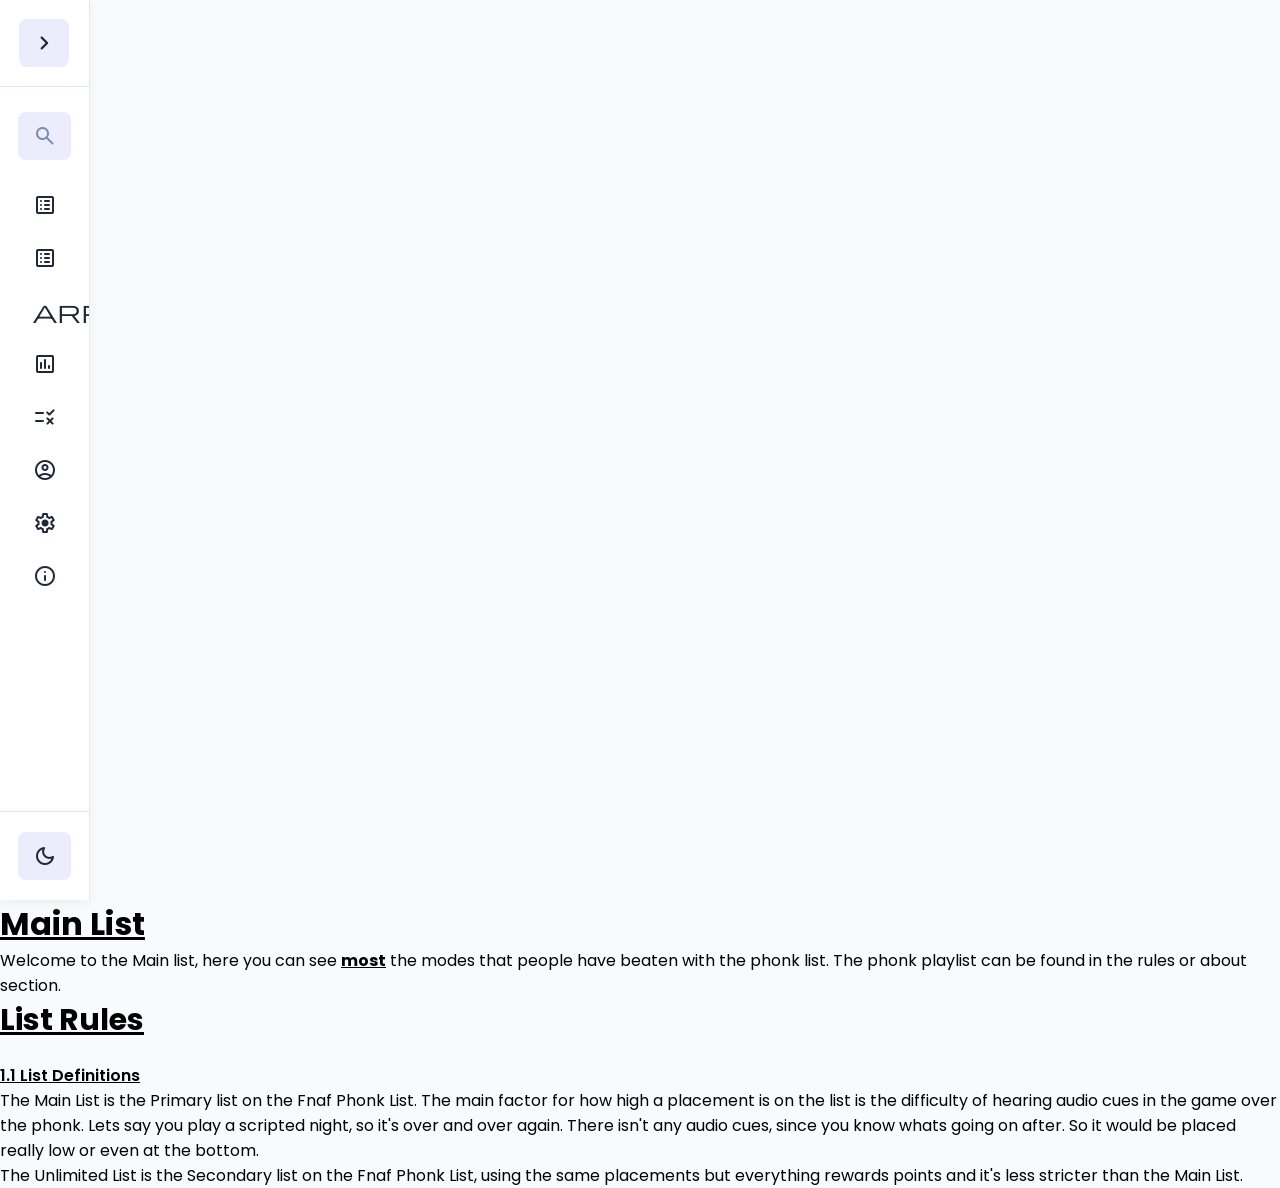
==== Rules.html @ 0ea2df4d "Add files via upload" ====
<!DOCTYPE html>
<html lang="en">
<head>
    <meta charset="UTF-8">
    <meta name="viewport" content="width=device-width, initial-scale=1.0">
    <title>Sidebar Menu | TFPL</title>
    <link rel="stylesheet" href="GlobalCSS.css">
    <link rel="stylesheet" href="Css/Rules.css">
    <!-- Linking Google Fonts For Icons -->
    <link rel="stylesheet" href="https://fonts.googleapis.com/css2?family=Material+Symbols+Rounded:opsz,wght,FILL,GRAD@20..48,100..700,0..1,-50..200" />
</head>
<body>
    <!-- Site navbar -->
    <nav class="site-nav">
        <button class="sidebar-toggle">
                <span class="material-symbols-rounded"> menu </span>
            </button>
    </nav>

    <div class="container">
        <aside class="sidebar collapsed">
            <!-- Sidebar header -->
            <header class="sidebar-header">
                <img src="Assets/phonkIcon.png" alt="TFPL" class="header-logo" />
                <button class="sidebar-toggle">
                    <span class="material-symbols-rounded"> chevron_left </span>
                </button>
            </header>
    
            <div class="sidebar-content">
                <!-- Search form -->
                <form action="#" class="search-form">
                    <span class="material-symbols-rounded"> search </span>
                    <input type="search" placeholder="Search..." required />
                </form>
    
                <!-- Menu list -->
                <ul class="menu-List">
                    <li class="menu-item">
                        <a href="index.html" class="menu-link active">
                            <span class="material-symbols-rounded"> list_alt </span>
                            <span class="menu-label">Main List</span>
                        </a>
                    </li>
                     <li class="menu-item">
                        <a href="UnlimitedList.html" class="menu-link">
                            <span class="material-symbols-rounded"> list_alt </span>
                            <span class="menu-label">Unlimited List</span>
                        </a>
                    </li>
                    <li class="menu-item">
                        <a href="UpcomingList.html" class="menu-link">
                            <span class="material-symbols-rounded"> arrow_shape_up_stack </span>
                            <span class="menu-label">Upcoming list</span>
                        </a>
                    </li>
                     <li class="menu-item">
                        <a href="StatsViewer.html" class="menu-link">
                            <span class="material-symbols-rounded"> insert_chart </span>
                            <span class="menu-label">Stats Viewer</span>
                        </a>
                    </li>
                     <li class="menu-item">
                        <a href="Rules.html" class="menu-link">
                            <span class="material-symbols-rounded"> rule </span>
                            <span class="menu-label">Rules</span>
                        </a>
                    </li>
                     <li class="menu-item">
                        <a href="#" class="menu-link">
                            <span class="material-symbols-rounded"> account_circle </span>
                            <span class="menu-label">Profile</span>
                        </a>
                    </li>
                     <li class="menu-item">
                        <a href="#" class="menu-link">
                            <span class="material-symbols-rounded"> settings </span>
                            <span class="menu-label">Settings</span>
                        </a>
                    </li>
                     <li class="menu-item">
                        <a href="#" class="menu-link">
                            <span class="material-symbols-rounded"> info </span>
                            <span class="menu-label">About</span>
                        </a>
                    </li>
                </ul>
            </div>
    
            <!-- Sidebar Footer -->
            <div class="sidebar-footer">
                <button class="theme-toggle">
                    <div class="theme-label">
                        <span class="theme-icon material-symbols-rounded"> dark_mode </span>
                        <span class="theme-text">Dark Mode</span>
                    </div>
                    <div class="theme-toggle-track">
                        <div class="theme-toggle-indicator"></div>
                    </div>
                </button>
            </div>
        </aside>
       <div class="entirePage">
           <div class="main-content">
               <h1 class="page-title"><u>Main List</u></h1>
               <p class="card">Welcome to the Main list, here you can see <b><u>most</b></u> the modes that people have beaten with the phonk list. The phonk playlist can be found in the rules or about section.</p>
               <div class="pageContent">
                   <div class="card">
                    <p class="card" style="font-size: 30px;"><b><u>List Rules</u></b></p>                        
                        <p style="font-weight: 600; padding-top: 20px;"><u>1.1 List Definitions</u></p>                    
                        <p>The <span class="font-bold orange">Main List</span> is the Primary list on the Fnaf Phonk List. The main factor for how high a placement is on the list is the difficulty of hearing audio cues in the game over the phonk. Lets say you play a scripted night, so it's over and over again. There isn't any audio cues, since you know whats going on after. So it would be placed really low or even at the bottom.</p>
                        <p>The <span class="font-bold orange">Unlimited List</span> is the Secondary list on the Fnaf Phonk List, using the same placements but everything rewards points and it's less stricter than the Main List.</p>
                    </div>
               </div>
           </div>
       </div>
    </div>
<script src="script.js"></script>
</body>
</html>
---- GlobalCSS.css ----
/* Import Google Font - Poppins */
@import url('https://fonts.googleapis.com/css2?family=Poppins:ital,wght@0,400;0,600;0,700;1,500&display=swap');

* {
    margin: 0;
    padding: 0;
    box-sizing: border-box;
    font-family: "Poppins", sans-serif;
}

:root {
  /* Light theme colors */
  --color-text-primary: #1F2936;
  --color-text-placeholder: #798EAE;
  --color-bg-primary: #f9fafb;
  --color-bg-secondary: #ECECFD;
  --color-bg-sidebar: #FFFFFF;
  --color-border-hr: #E2E8F0;
  --color-hover-primary: #695CFE;
  --color-hover-secondary: #e2e2fb;
  --color-shadow: rgba(0, 0, 0, 0.05);
}

.dark-theme {
    /* Dark theme colors */
  --color-text-primary: #F1F5F9;
  --color-text-placeholder: #A6B7D2;
  --color-bg-primary: #111827;
  --color-bg-secondary: #3D4859;
  --color-bg-sidebar: #1f2937;
  --color-border-hr: #3B475C;
  --color-hover-secondary: #48566a;
  --color-shadow: rgba(0, 0, 0, 0.3);
}

body {
    background-color: var(--color-bg-primary);
    -webkit-user-select: none;
    -moz-user-select: none;
    -ms-user-select: none;
    user-select: none;
}

.sidebar {
    position: sticky;
    top: 0;
    height: 100vh;
    width: 270px;
    display: flex;
    flex-direction: column;
    flex-shrink: 0;
    background: var(--color-bg-sidebar);
    border-right: 1px solid var(--color-border-hr);
    box-shadow: 0 3px 9px var(--color-shadow);
    transition: width 0.4s ease;
}

.sidebar.collapsed {
    width: 90px;
}

.sidebar .sidebar-header {
    display: flex;
    padding: 20px 18px;
    align-items: center;
    justify-content: space-between;
    border-bottom: 1px solid var(--color-border-hr);
}

.sidebar-header .header-logo {
    width: 46px;
    height: 46px;
    object-fit: cover;
    display: block;
    border-radius: 50%;
    transition: opacity 0.4s ease;
}

.sidebar.collapsed .sidebar-header .header-logo  {
    opacity: 0;
    pointer-events: none;
}

.site-nav .sidebar-toggle,
.sidebar-header .sidebar-toggle {
    height: 40px;
    width: 40px;
    border: none;
    position: absolute;
    right: 18px;
    cursor: pointer;
    border-radius: 8px;
    display: flex;
    align-items: center;
    justify-content: center;
    color: var(--color-text-primary);
    background: var(--color-bg-secondary);
    transition: 0.4s ease;
}

.sidebar.collapsed .sidebar-header .sidebar-toggle {
    height: 48px;
    width: 50px;
    transform: translateX(-2px);
}

.site-nav .sidebar-toggle:hover,
.sidebar-header .sidebar-toggle:hover {
    background: var(--color-hover-secondary)
}

.sidebar-header .sidebar-toggle span {
    font-size: 1.75rem;
    transition: transform 0.4s ease;
}

.sidebar.collapsed .sidebar-toggle span {
    transform: rotate(180deg);
}

.sidebar .sidebar-content {
    flex: 1;
    padding: 20px 18px;
    overflow: hidden auto;
    scrollbar-width: thin;
    scrollbar-color: var(--color-text-placeholder) transparent;
}

.sidebar.collapsed .sidebar-content {
    scrollbar-width: none;
}

.sidebar-content .search-form {
    min-height: 48px;
    border-radius: 8px;
    display: flex;
    padding: 0 15px;
    margin: 5px 0 20px;
    align-items: center;
    white-space: nowrap;
    background: var(--color-bg-secondary);
    transition: 0.4s ease;
}

.sidebar.collapsed .sidebar-content .search-form:hover {
    cursor: pointer;
}

.sidebar.collapsed .sidebar-content .search-form:hover,
.sidebar-content .search-form:focus-within {
    background: var(--color-hover-secondary);
}

.search-form input {
    border: none;
    background: none;
    outline: none;
    font-size: 1rem;
    width: 100%;
    margin-left: 15px;
    color: var(--color-text-primary);
}

.search-form span {
    color: var(--color-text-placeholder);
}

.search-form input::placeholder {
    color: var(--color-text-placeholder);
}

.sidebar-content .menu-List {
    display: flex;
    gap: 4px;
    flex-direction: column;
    list-style-type: none;
}

.menu-List .menu-link {
    text-decoration: none;
    display: flex;
    align-items: center;
    gap: 12px;
    white-space: nowrap;
    padding: 12px 15px;
    border-radius: 8px;
    color: var(--color-text-primary);
    transition: 0.3s ease;
}

.menu-link .menu-label {
    transition: opacity 0.3s ease;
}

.sidebar.collapsed .menu-link .menu-label {
    opacity: 0;
    pointer-events: none;
}

.menu-List .menu-link:is(:hover) {
    color: #fff;
    background: var(--color-hover-primary);
}

.sidebar .sidebar-footer {
    padding: 20px 18px;
    white-space: nowrap;
    border-top: 1px solid var(--color-border-hr);
}

.sidebar-footer .theme-toggle {
    width: 100%;
    min-height: 48px;
    border-radius: 8px;
    border: none;
    cursor: pointer;
    padding: 0 15px;
    display: flex;
    align-items: center;
    color: var(--color-text-primary);
    background: var(--color-bg-secondary);
    transition: 0.3s ease;
}

.sidebar-footer .theme-toggle:hover {
    background: var(--color-hover-secondary);
}

.theme-toggle .theme-label {
    display: flex;
    gap: 10px;
    align-items: center;
}

.theme-toggle .theme-label .theme-text {
    font-size: 1rem;
    transition: opacity 0.4s 0.2s ease;
}

.sidebar.collapsed .theme-toggle :where(.theme-text, .theme-toggle-track) {
    width: 0;
    opacity: 0;
    transition: all 0.2s ease;
}

.theme-toggle .theme-toggle-track {
    height: 24px;
    width: 48px;
    position: relative; 
    border-radius: 999px;
    margin-left: auto;
    background: #c3d1ec;
    transition: opacity 0.4s 0.2s ease, background-color 0.3s ease;
}

body.dark-theme .theme-toggle .theme-toggle-track {
    background: #695CFE;
}

.theme-toggle-track .theme-toggle-indicator {
    position: absolute;
    top: 3px;
    left: 3px;
    height: 18px;
    width: 18px;
    background: #fff;
    border-radius: 50%;
    box-shadow: 0 2px 4px rgba(0, 0, 0, 0.1);
    transition: transform 0.3s ease;
}

body.dark-theme .theme-toggle-track .theme-toggle-indicator {
    transform: translateX(24px);
}

.site-nav {
    display: none;
    position: sticky;
    top: 0;
    padding: 15px 20px;
    background: var(--color-bg-primary);
    border-bottom: 1px solid var(--color-border-hr); 
}

.site-nav .sidebar-toggle {
    position: unset;
}

@media (max-width: 768px) {
    body::before {
        content: "";
        position: absolute;
        inset: 0;
        z-index: 10;
        opacity: 0;
        pointer-events: none;
        background: rgba(0,0,0,0.6);
        transition: 0.4s ease;
    }

    body:has(.sidebar:not(.collapsed))::before {
        opacity: 1;
        pointer-events: auto;
    }

    .site-nav {
        display: block;
        position: fixed;
    }

    .sidebar {
        position: fixed;
        left: 0;
        width: 270px;
        height: 100%;
        z-index: 20;
        transition: left 0.4s ease;
    }

    .sidebar.collapsed {
        left: -270px;
        width: 270px;
    }
}

a {
    text-decoration: none;
    p {
        color: var(--color-text-primary);
        display: block;
    }
}

img {
    overflow-clip-margin: content-box;
    overflow: clip;
}
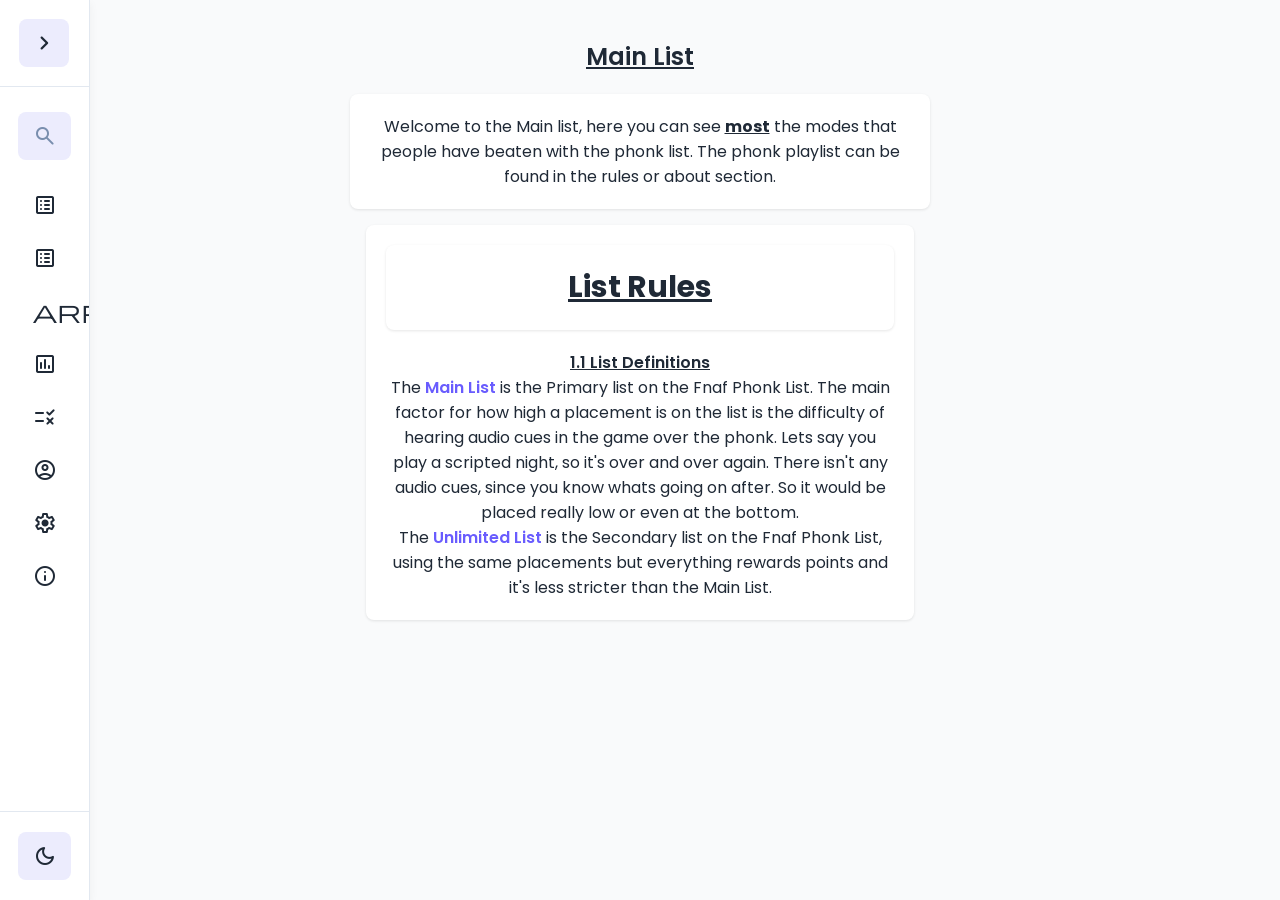
==== commit 63e6da61: "Add files via upload" ====
--- a/Rules.html
+++ b/Rules.html
@@ -3,7 +3,7 @@
 <head>
     <meta charset="UTF-8">
     <meta name="viewport" content="width=device-width, initial-scale=1.0">
-    <title>Sidebar Menu | TFPL</title>
+    <title>The Fnaf Phonk List</title>
     <link rel="stylesheet" href="GlobalCSS.css">
     <link rel="stylesheet" href="Css/Rules.css">
     <!-- Linking Google Fonts For Icons -->
@@ -37,7 +37,7 @@
                 <!-- Menu list -->
                 <ul class="menu-List">
                     <li class="menu-item">
-                        <a href="index.html" class="menu-link active">
+                        <a href="MainList.html" class="menu-link active">
                             <span class="material-symbols-rounded"> list_alt </span>
                             <span class="menu-label">Main List</span>
                         </a>
--- a/Css/Rules.css
+++ b/Css/Rules.css
@@ -0,0 +1,70 @@
+
+.container  {
+    width: 100%;
+    max-width: 100%;
+    display: flex;
+}
+
+.container .main-content {
+    flex: 1;
+    padding: 30px;
+    color: var(--color-text-primary);
+}
+
+.main-content {
+    width: auto;
+    max-width: 100%;
+    flex: 1;
+    display: flex;
+    flex-direction: column;
+}
+
+.main-content .card {
+    text-align: center;
+}
+
+.entirePage .main-content {
+    display: flex;
+    flex: 1;
+    align-content: center;
+    position: fixed;
+    top: 1vh;
+    left: 50%;
+    transform: translate(-50%, 0);
+}
+
+.main-content .page-title {
+    font-size: 1.5rem;
+    font-weight: 600;
+    margin-bottom: 20px;
+    text-align: center;
+    align-items: center;
+}
+
+.main-content .card {
+    border-radius: 8px;
+    padding: 20px;
+    background-color: var(--color-bg-sidebar);
+    box-shadow: 0 1px 3px rgba(0, 0, 0, 0.1);
+}
+
+.pageContent {
+  display: grid;
+  grid-template-columns: repeat(1fr, 1fr);
+  gap: 16px;
+  padding: 16px;
+  width: 100%;
+  box-sizing: border-box;
+}
+
+.entirePage {
+    display: flex;
+    flex-direction: column;
+    justify-content: center;
+    width: 100%;
+}
+
+.font-bold.orange {
+    font-weight: 600;
+    color: #695CFE;
+}
